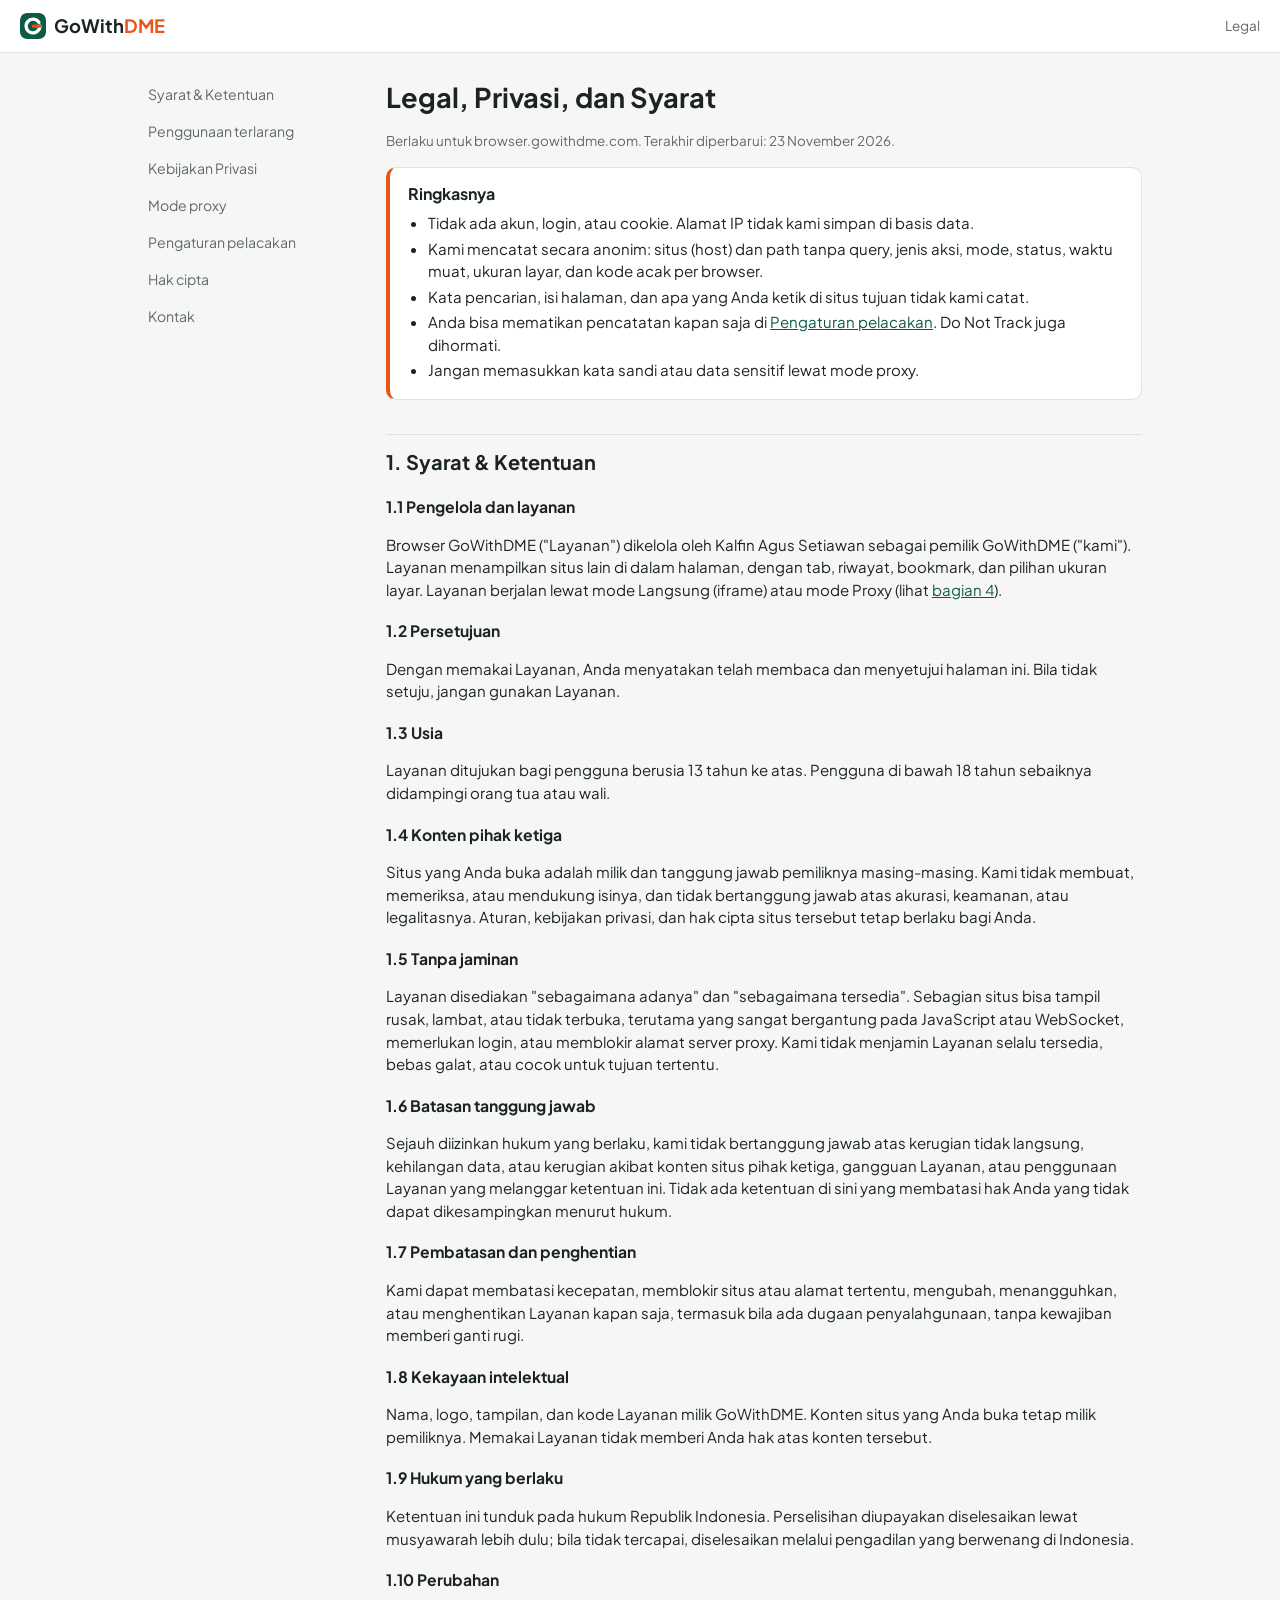
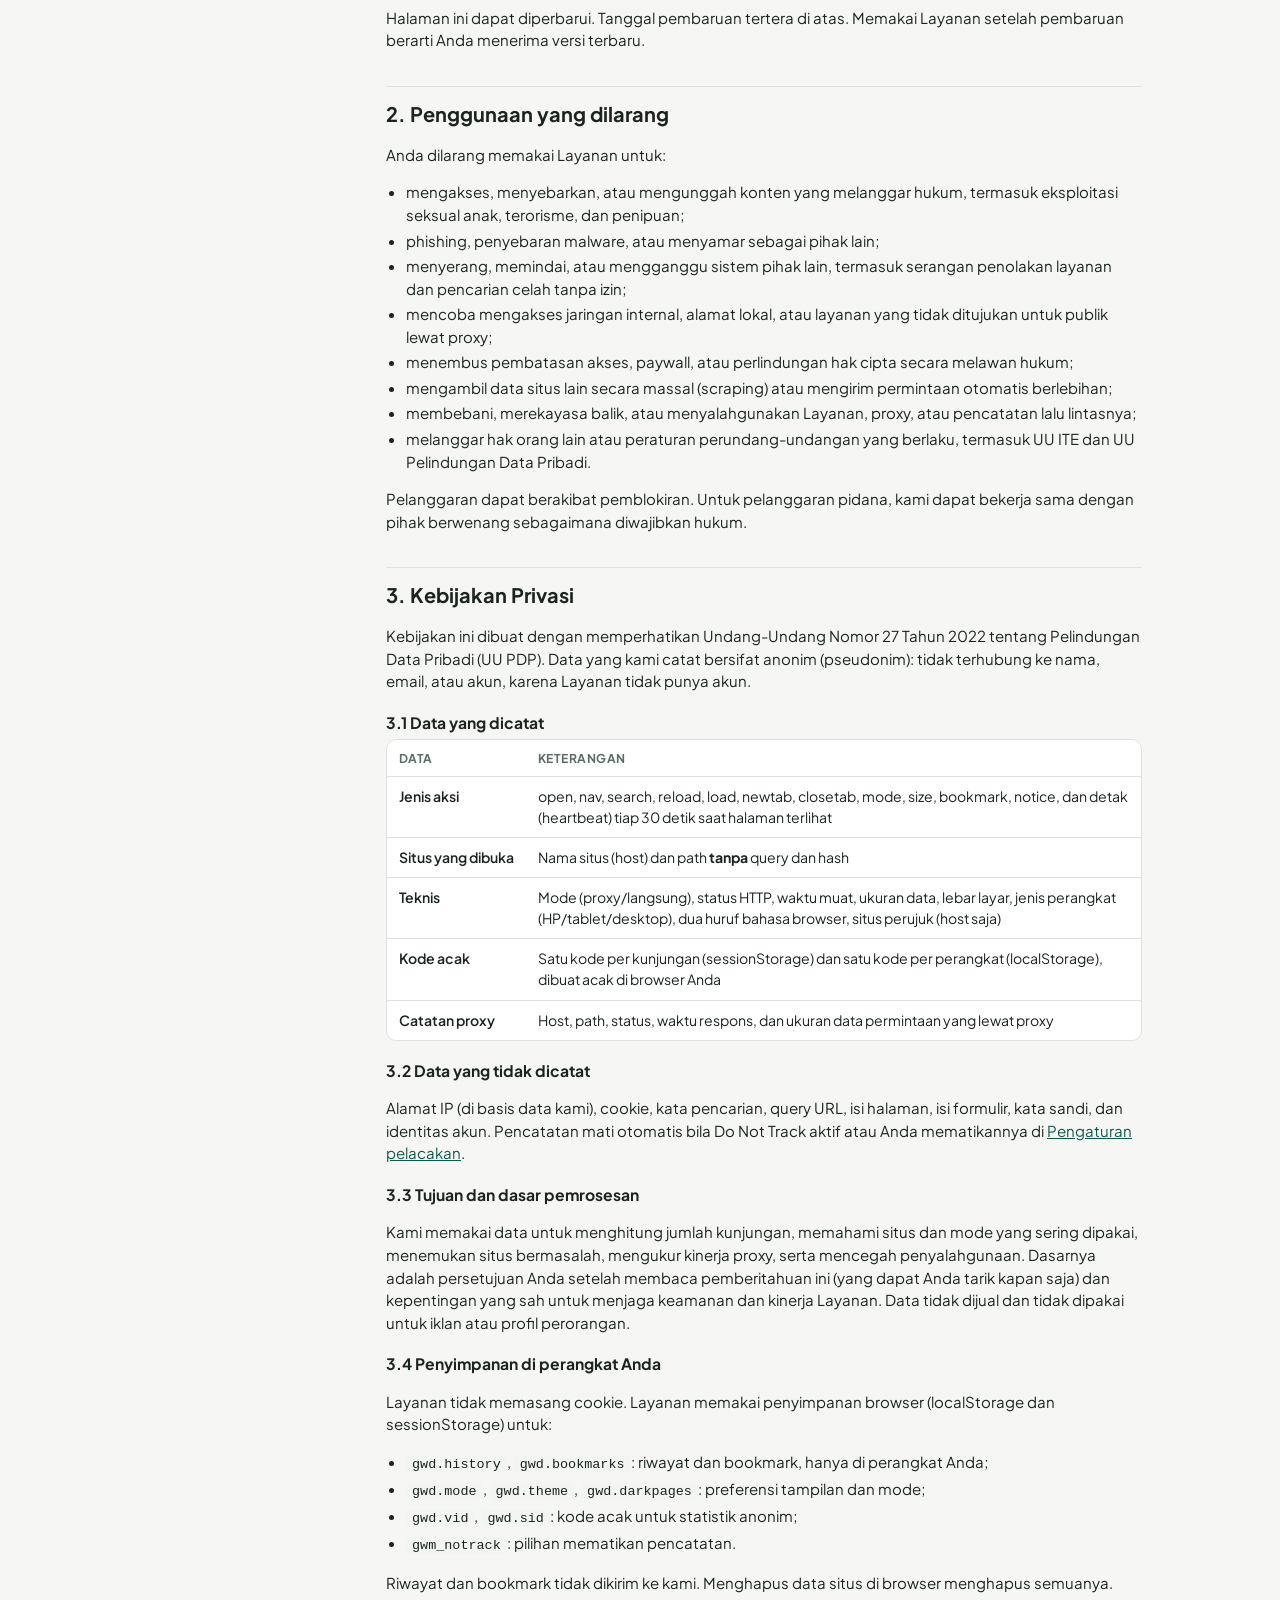
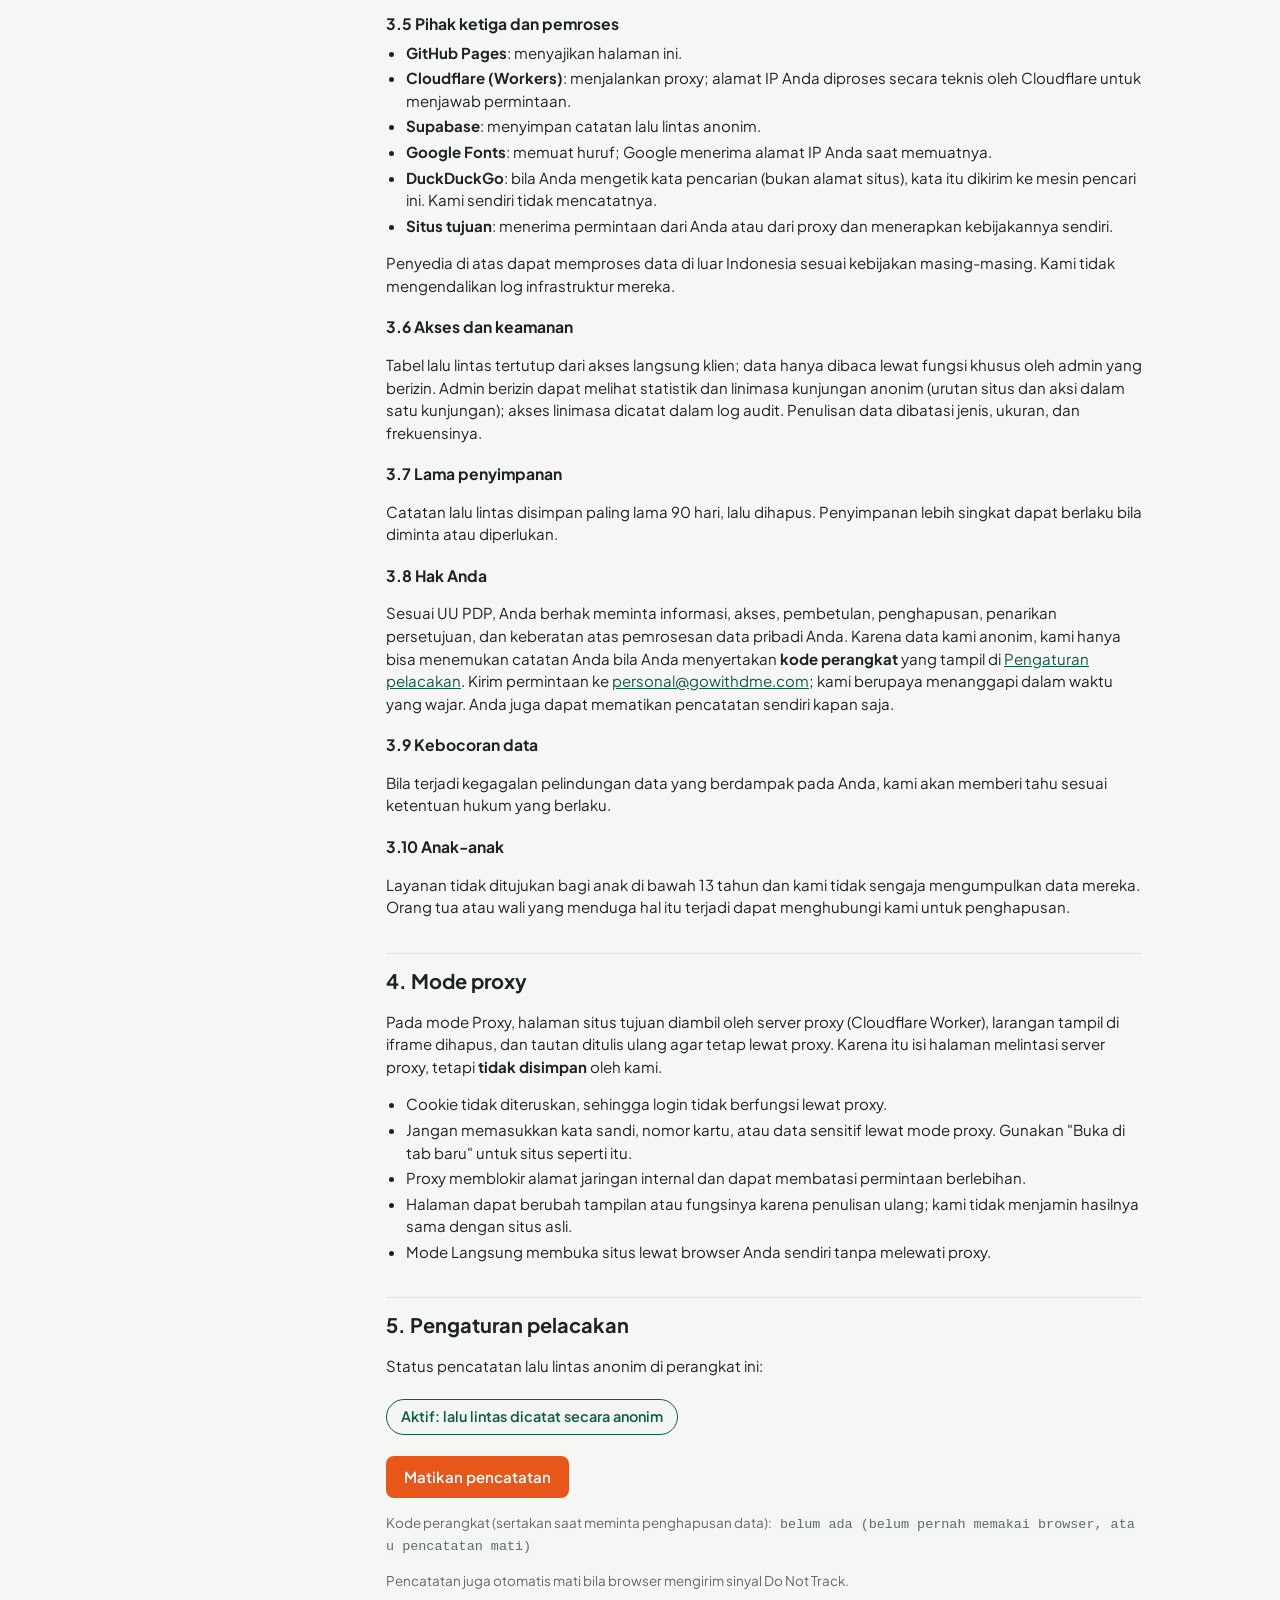
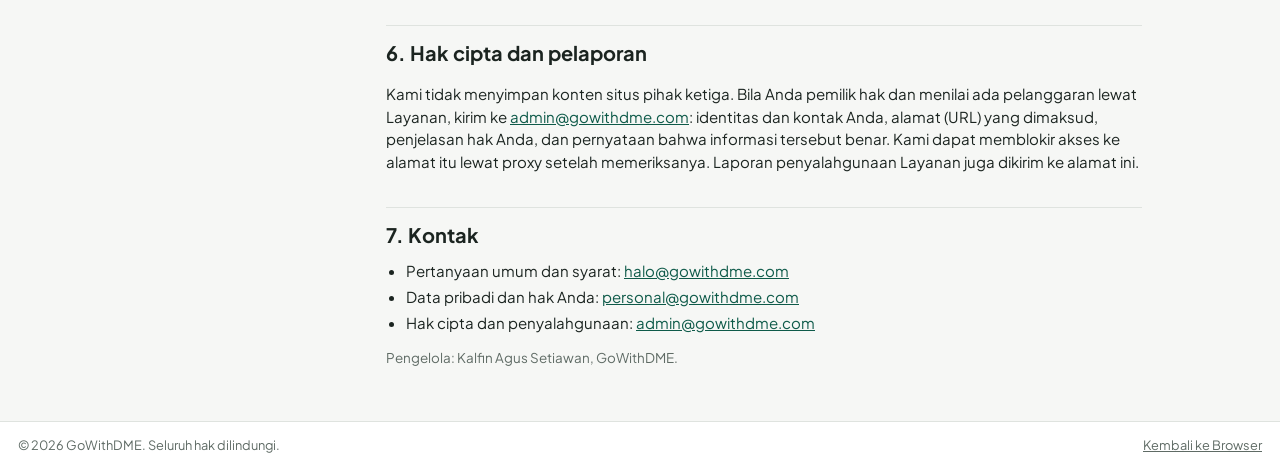
==== legal.html @ be3cea9c "Tambah legal, footer, dan favicon" ====
<!DOCTYPE html>
<html lang="id">
<head>
<meta charset="UTF-8">
<meta name="viewport" content="width=device-width, initial-scale=1, viewport-fit=cover">
<meta name="color-scheme" content="light dark">
<script>(function(){try{var t=JSON.parse(localStorage.getItem("gwd.theme"))||"auto";var d=t==="dark"||(t==="auto"&&matchMedia("(prefers-color-scheme: dark)").matches);document.documentElement.dataset.theme=d?"dark":"light"}catch(e){}})();</script>
<title>Legal, Privasi, dan Syarat · Browser GoWithDME</title>
<meta name="description" content="Syarat penggunaan, penggunaan yang dilarang, kebijakan privasi, dan pengaturan pelacakan Browser GoWithDME.">
<link rel="icon" href="assets/favicon.svg" type="image/svg+xml">
<link rel="icon" href="assets/favicon-32.png" sizes="32x32" type="image/png">
<link rel="icon" href="assets/favicon.ico" sizes="any">
<link rel="apple-touch-icon" href="assets/apple-touch-icon.png">
<link rel="preconnect" href="https://fonts.googleapis.com">
<link rel="preconnect" href="https://fonts.gstatic.com" crossorigin>
<link href="https://fonts.googleapis.com/css2?family=Plus+Jakarta+Sans:wght@400;600;700&display=swap" rel="stylesheet">
<link rel="stylesheet" href="css/style.css">
<link rel="stylesheet" href="css/legal.css">
</head>
<body class="legal">
<header class="top">
  <a class="brand" href="./"><img src="assets/favicon.svg" alt="" width="26" height="26">GoWith<span>DME</span></a>
  <span class="tag">Legal</span>
</header>

<div class="wrap">
<nav class="toc" aria-label="Daftar isi">
  <a href="#syarat">Syarat &amp; Ketentuan</a>
  <a href="#larangan">Penggunaan terlarang</a>
  <a href="#privasi">Kebijakan Privasi</a>
  <a href="#proxy">Mode proxy</a>
  <a href="#pelacakan">Pengaturan pelacakan</a>
  <a href="#hak-cipta">Hak cipta</a>
  <a href="#kontak">Kontak</a>
</nav>

<main>
<h1>Legal, Privasi, dan Syarat</h1>
<p class="meta">Berlaku untuk browser.gowithdme.com. Terakhir diperbarui: 23 November 2026.</p>

<div class="sum">
  <b>Ringkasnya</b>
  <ul>
    <li>Tidak ada akun, login, atau cookie. Alamat IP tidak kami simpan di basis data.</li>
    <li>Kami mencatat secara anonim: situs (host) dan path tanpa query, jenis aksi, mode, status, waktu muat, ukuran layar, dan kode acak per browser.</li>
    <li>Kata pencarian, isi halaman, dan apa yang Anda ketik di situs tujuan tidak kami catat.</li>
    <li>Anda bisa mematikan pencatatan kapan saja di <a href="#pelacakan">Pengaturan pelacakan</a>. Do Not Track juga dihormati.</li>
    <li>Jangan memasukkan kata sandi atau data sensitif lewat mode proxy.</li>
  </ul>
</div>

<section id="syarat">
<h2>1. Syarat &amp; Ketentuan</h2>
<h3>1.1 Pengelola dan layanan</h3>
<p>Browser GoWithDME ("Layanan") dikelola oleh Kalfin Agus Setiawan sebagai pemilik GoWithDME ("kami"). Layanan menampilkan situs lain di dalam halaman, dengan tab, riwayat, bookmark, dan pilihan ukuran layar. Layanan berjalan lewat mode Langsung (iframe) atau mode Proxy (lihat <a href="#proxy">bagian 4</a>).</p>
<h3>1.2 Persetujuan</h3>
<p>Dengan memakai Layanan, Anda menyatakan telah membaca dan menyetujui halaman ini. Bila tidak setuju, jangan gunakan Layanan.</p>
<h3>1.3 Usia</h3>
<p>Layanan ditujukan bagi pengguna berusia 13 tahun ke atas. Pengguna di bawah 18 tahun sebaiknya didampingi orang tua atau wali.</p>
<h3>1.4 Konten pihak ketiga</h3>
<p>Situs yang Anda buka adalah milik dan tanggung jawab pemiliknya masing-masing. Kami tidak membuat, memeriksa, atau mendukung isinya, dan tidak bertanggung jawab atas akurasi, keamanan, atau legalitasnya. Aturan, kebijakan privasi, dan hak cipta situs tersebut tetap berlaku bagi Anda.</p>
<h3>1.5 Tanpa jaminan</h3>
<p>Layanan disediakan "sebagaimana adanya" dan "sebagaimana tersedia". Sebagian situs bisa tampil rusak, lambat, atau tidak terbuka, terutama yang sangat bergantung pada JavaScript atau WebSocket, memerlukan login, atau memblokir alamat server proxy. Kami tidak menjamin Layanan selalu tersedia, bebas galat, atau cocok untuk tujuan tertentu.</p>
<h3>1.6 Batasan tanggung jawab</h3>
<p>Sejauh diizinkan hukum yang berlaku, kami tidak bertanggung jawab atas kerugian tidak langsung, kehilangan data, atau kerugian akibat konten situs pihak ketiga, gangguan Layanan, atau penggunaan Layanan yang melanggar ketentuan ini. Tidak ada ketentuan di sini yang membatasi hak Anda yang tidak dapat dikesampingkan menurut hukum.</p>
<h3>1.7 Pembatasan dan penghentian</h3>
<p>Kami dapat membatasi kecepatan, memblokir situs atau alamat tertentu, mengubah, menangguhkan, atau menghentikan Layanan kapan saja, termasuk bila ada dugaan penyalahgunaan, tanpa kewajiban memberi ganti rugi.</p>
<h3>1.8 Kekayaan intelektual</h3>
<p>Nama, logo, tampilan, dan kode Layanan milik GoWithDME. Konten situs yang Anda buka tetap milik pemiliknya. Memakai Layanan tidak memberi Anda hak atas konten tersebut.</p>
<h3>1.9 Hukum yang berlaku</h3>
<p>Ketentuan ini tunduk pada hukum Republik Indonesia. Perselisihan diupayakan diselesaikan lewat musyawarah lebih dulu; bila tidak tercapai, diselesaikan melalui pengadilan yang berwenang di Indonesia.</p>
<h3>1.10 Perubahan</h3>
<p>Halaman ini dapat diperbarui. Tanggal pembaruan tertera di atas. Memakai Layanan setelah pembaruan berarti Anda menerima versi terbaru.</p>
</section>

<section id="larangan">
<h2>2. Penggunaan yang dilarang</h2>
<p>Anda dilarang memakai Layanan untuk:</p>
<ul>
  <li>mengakses, menyebarkan, atau mengunggah konten yang melanggar hukum, termasuk eksploitasi seksual anak, terorisme, dan penipuan;</li>
  <li>phishing, penyebaran malware, atau menyamar sebagai pihak lain;</li>
  <li>menyerang, memindai, atau mengganggu sistem pihak lain, termasuk serangan penolakan layanan dan pencarian celah tanpa izin;</li>
  <li>mencoba mengakses jaringan internal, alamat lokal, atau layanan yang tidak ditujukan untuk publik lewat proxy;</li>
  <li>menembus pembatasan akses, paywall, atau perlindungan hak cipta secara melawan hukum;</li>
  <li>mengambil data situs lain secara massal (scraping) atau mengirim permintaan otomatis berlebihan;</li>
  <li>membebani, merekayasa balik, atau menyalahgunakan Layanan, proxy, atau pencatatan lalu lintasnya;</li>
  <li>melanggar hak orang lain atau peraturan perundang-undangan yang berlaku, termasuk UU ITE dan UU Pelindungan Data Pribadi.</li>
</ul>
<p>Pelanggaran dapat berakibat pemblokiran. Untuk pelanggaran pidana, kami dapat bekerja sama dengan pihak berwenang sebagaimana diwajibkan hukum.</p>
</section>

<section id="privasi">
<h2>3. Kebijakan Privasi</h2>
<p>Kebijakan ini dibuat dengan memperhatikan Undang-Undang Nomor 27 Tahun 2022 tentang Pelindungan Data Pribadi (UU PDP). Data yang kami catat bersifat anonim (pseudonim): tidak terhubung ke nama, email, atau akun, karena Layanan tidak punya akun.</p>

<h3>3.1 Data yang dicatat</h3>
<div class="tw"><table>
<thead><tr><th>Data</th><th>Keterangan</th></tr></thead>
<tbody>
<tr><td>Jenis aksi</td><td>open, nav, search, reload, load, newtab, closetab, mode, size, bookmark, notice, dan detak (heartbeat) tiap 30 detik saat halaman terlihat</td></tr>
<tr><td>Situs yang dibuka</td><td>Nama situs (host) dan path <b>tanpa</b> query dan hash</td></tr>
<tr><td>Teknis</td><td>Mode (proxy/langsung), status HTTP, waktu muat, ukuran data, lebar layar, jenis perangkat (HP/tablet/desktop), dua huruf bahasa browser, situs perujuk (host saja)</td></tr>
<tr><td>Kode acak</td><td>Satu kode per kunjungan (sessionStorage) dan satu kode per perangkat (localStorage), dibuat acak di browser Anda</td></tr>
<tr><td>Catatan proxy</td><td>Host, path, status, waktu respons, dan ukuran data permintaan yang lewat proxy</td></tr>
</tbody></table></div>

<h3>3.2 Data yang tidak dicatat</h3>
<p>Alamat IP (di basis data kami), cookie, kata pencarian, query URL, isi halaman, isi formulir, kata sandi, dan identitas akun. Pencatatan mati otomatis bila Do Not Track aktif atau Anda mematikannya di <a href="#pelacakan">Pengaturan pelacakan</a>.</p>

<h3>3.3 Tujuan dan dasar pemrosesan</h3>
<p>Kami memakai data untuk menghitung jumlah kunjungan, memahami situs dan mode yang sering dipakai, menemukan situs bermasalah, mengukur kinerja proxy, serta mencegah penyalahgunaan. Dasarnya adalah persetujuan Anda setelah membaca pemberitahuan ini (yang dapat Anda tarik kapan saja) dan kepentingan yang sah untuk menjaga keamanan dan kinerja Layanan. Data tidak dijual dan tidak dipakai untuk iklan atau profil perorangan.</p>

<h3>3.4 Penyimpanan di perangkat Anda</h3>
<p>Layanan tidak memasang cookie. Layanan memakai penyimpanan browser (localStorage dan sessionStorage) untuk:</p>
<ul>
  <li><code>gwd.history</code>, <code>gwd.bookmarks</code>: riwayat dan bookmark, hanya di perangkat Anda;</li>
  <li><code>gwd.mode</code>, <code>gwd.theme</code>, <code>gwd.darkpages</code>: preferensi tampilan dan mode;</li>
  <li><code>gwd.vid</code>, <code>gwd.sid</code>: kode acak untuk statistik anonim;</li>
  <li><code>gwm_notrack</code>: pilihan mematikan pencatatan.</li>
</ul>
<p>Riwayat dan bookmark tidak dikirim ke kami. Menghapus data situs di browser menghapus semuanya.</p>

<h3>3.5 Pihak ketiga dan pemroses</h3>
<ul>
  <li><b>GitHub Pages</b>: menyajikan halaman ini.</li>
  <li><b>Cloudflare (Workers)</b>: menjalankan proxy; alamat IP Anda diproses secara teknis oleh Cloudflare untuk menjawab permintaan.</li>
  <li><b>Supabase</b>: menyimpan catatan lalu lintas anonim.</li>
  <li><b>Google Fonts</b>: memuat huruf; Google menerima alamat IP Anda saat memuatnya.</li>
  <li><b>DuckDuckGo</b>: bila Anda mengetik kata pencarian (bukan alamat situs), kata itu dikirim ke mesin pencari ini. Kami sendiri tidak mencatatnya.</li>
  <li><b>Situs tujuan</b>: menerima permintaan dari Anda atau dari proxy dan menerapkan kebijakannya sendiri.</li>
</ul>
<p>Penyedia di atas dapat memproses data di luar Indonesia sesuai kebijakan masing-masing. Kami tidak mengendalikan log infrastruktur mereka.</p>

<h3>3.6 Akses dan keamanan</h3>
<p>Tabel lalu lintas tertutup dari akses langsung klien; data hanya dibaca lewat fungsi khusus oleh admin yang berizin. Admin berizin dapat melihat statistik dan linimasa kunjungan anonim (urutan situs dan aksi dalam satu kunjungan); akses linimasa dicatat dalam log audit. Penulisan data dibatasi jenis, ukuran, dan frekuensinya.</p>

<h3>3.7 Lama penyimpanan</h3>
<p>Catatan lalu lintas disimpan paling lama 90 hari, lalu dihapus. Penyimpanan lebih singkat dapat berlaku bila diminta atau diperlukan.</p>

<h3>3.8 Hak Anda</h3>
<p>Sesuai UU PDP, Anda berhak meminta informasi, akses, pembetulan, penghapusan, penarikan persetujuan, dan keberatan atas pemrosesan data pribadi Anda. Karena data kami anonim, kami hanya bisa menemukan catatan Anda bila Anda menyertakan <b>kode perangkat</b> yang tampil di <a href="#pelacakan">Pengaturan pelacakan</a>. Kirim permintaan ke <a href="mailto:personal@gowithdme.com">personal@gowithdme.com</a>; kami berupaya menanggapi dalam waktu yang wajar. Anda juga dapat mematikan pencatatan sendiri kapan saja.</p>

<h3>3.9 Kebocoran data</h3>
<p>Bila terjadi kegagalan pelindungan data yang berdampak pada Anda, kami akan memberi tahu sesuai ketentuan hukum yang berlaku.</p>

<h3>3.10 Anak-anak</h3>
<p>Layanan tidak ditujukan bagi anak di bawah 13 tahun dan kami tidak sengaja mengumpulkan data mereka. Orang tua atau wali yang menduga hal itu terjadi dapat menghubungi kami untuk penghapusan.</p>
</section>

<section id="proxy">
<h2>4. Mode proxy</h2>
<p>Pada mode Proxy, halaman situs tujuan diambil oleh server proxy (Cloudflare Worker), larangan tampil di iframe dihapus, dan tautan ditulis ulang agar tetap lewat proxy. Karena itu isi halaman melintasi server proxy, tetapi <b>tidak disimpan</b> oleh kami.</p>
<ul>
  <li>Cookie tidak diteruskan, sehingga login tidak berfungsi lewat proxy.</li>
  <li>Jangan memasukkan kata sandi, nomor kartu, atau data sensitif lewat mode proxy. Gunakan "Buka di tab baru" untuk situs seperti itu.</li>
  <li>Proxy memblokir alamat jaringan internal dan dapat membatasi permintaan berlebihan.</li>
  <li>Halaman dapat berubah tampilan atau fungsinya karena penulisan ulang; kami tidak menjamin hasilnya sama dengan situs asli.</li>
  <li>Mode Langsung membuka situs lewat browser Anda sendiri tanpa melewati proxy.</li>
</ul>
</section>

<section id="pelacakan">
<h2>5. Pengaturan pelacakan</h2>
<p>Status pencatatan lalu lintas anonim di perangkat ini:</p>
<p class="state" id="ntState" role="status" aria-live="polite">Memeriksa…</p>
<p><button type="button" class="btn" id="ntBtn">Ubah</button></p>
<p class="meta">Kode perangkat (sertakan saat meminta penghapusan data): <code id="vidBox">–</code></p>
<p class="meta">Pencatatan juga otomatis mati bila browser mengirim sinyal Do Not Track.</p>
</section>

<section id="hak-cipta">
<h2>6. Hak cipta dan pelaporan</h2>
<p>Kami tidak menyimpan konten situs pihak ketiga. Bila Anda pemilik hak dan menilai ada pelanggaran lewat Layanan, kirim ke <a href="mailto:admin@gowithdme.com">admin@gowithdme.com</a>: identitas dan kontak Anda, alamat (URL) yang dimaksud, penjelasan hak Anda, dan pernyataan bahwa informasi tersebut benar. Kami dapat memblokir akses ke alamat itu lewat proxy setelah memeriksanya. Laporan penyalahgunaan Layanan juga dikirim ke alamat ini.</p>
</section>

<section id="kontak">
<h2>7. Kontak</h2>
<ul>
  <li>Pertanyaan umum dan syarat: <a href="mailto:halo@gowithdme.com">halo@gowithdme.com</a></li>
  <li>Data pribadi dan hak Anda: <a href="mailto:personal@gowithdme.com">personal@gowithdme.com</a></li>
  <li>Hak cipta dan penyalahgunaan: <a href="mailto:admin@gowithdme.com">admin@gowithdme.com</a></li>
</ul>
<p class="meta">Pengelola: Kalfin Agus Setiawan, GoWithDME.</p>
</section>
</main>
</div>

<footer class="foot">
  <span>&copy; 2026 GoWithDME. Seluruh hak dilindungi.</span>
  <a href="./">Kembali ke Browser</a>
</footer>
<script src="js/legal.js"></script>
</body>
</html>
---- css/style.css ----
:root{--green:#0e5a49;--green-dark:#0a4337;--orange:#e8561a;--bg:#f6f7f5;--card:#fff;--line:#dfe3df;--text:#1b2420;--muted:#5f6b65;--err:#b3261e;--r:10px;--hover:#eef1ee;--field:#f3f5f3}
[data-theme=dark]{--green:#3fbf9f;--green-dark:#bfeadf;--orange:#ff7a3d;--bg:#0e1311;--card:#161c19;--line:#2a332f;--text:#e8eeea;--muted:#9aa7a0;--err:#ff8a80;--hover:#222b27;--field:#1d2521;color-scheme:dark}
*{box-sizing:border-box}
html,body{margin:0}
body{font-family:"Plus Jakarta Sans",system-ui,-apple-system,"Segoe UI",Roboto,sans-serif;background:var(--bg);color:var(--text);line-height:1.5}
:focus-visible{outline:3px solid var(--orange);outline-offset:2px}

.top{display:flex;align-items:center;justify-content:space-between;padding:12px 20px;background:var(--card);border-bottom:1px solid var(--line)}
.brand{font-weight:700;font-size:1.15rem;color:var(--text);text-decoration:none}
.brand span{color:var(--orange)}
.tag{font-size:.85rem;color:var(--muted)}

.layout{display:grid;grid-template-columns:300px 1fr;gap:16px;padding:16px;max-width:1400px;margin:0 auto}
.panel{background:var(--card);border:1px solid var(--line);border-radius:var(--r);align-self:start;overflow:hidden}
.timer{padding:12px 16px;background:#e6f1ee;color:var(--green-dark);font-size:.9rem}
.timer.warn{background:#fde8e1;color:var(--err);font-weight:600}
form{padding:12px 16px 16px;display:flex;flex-direction:column;gap:6px}
label{font-size:.8rem;color:var(--muted);margin-top:6px}
select,input{font:inherit;padding:10px 12px;border:1px solid var(--line);border-radius:8px;background:var(--card);color:var(--text);width:100%}
button{font:inherit;font-weight:600;padding:11px 14px;border-radius:8px;border:1px solid transparent;cursor:pointer;margin-top:12px}
button:disabled{opacity:.6;cursor:wait}
.primary{background:var(--orange);color:#fff}
.primary:hover:not(:disabled){background:#cf4812}
.ghost{background:#fff;border-color:var(--line);color:var(--text)}
.msg{margin:0;padding:0 16px 16px;font-size:.9rem;color:var(--err)}

.stage{background:var(--card);border:1px solid var(--line);border-radius:var(--r);min-height:70vh;display:flex;overflow:hidden}
.stage iframe{flex:1;width:100%;border:0;background:#fff}
.empty{margin:auto;padding:24px;max-width:420px;text-align:center}
.empty h1{font-size:1.4rem;margin:0 0 8px}
.empty p{margin:0;color:var(--muted)}

@media (max-width:899px){
  .layout{grid-template-columns:1fr;padding:12px}
  .stage{min-height:65vh}
}
@media (prefers-reduced-motion:reduce){*{transition:none!important;animation:none!important}}
---- css/legal.css ----
body.legal{min-height:100vh}
.legal .top{position:sticky;top:0;z-index:5;padding-top:calc(12px + env(safe-area-inset-top));gap:10px;justify-content:flex-start}
.legal .top .tag{margin-left:auto}
.legal .brand{display:inline-flex;align-items:center}
.legal .brand img{border-radius:7px;display:block;margin-right:8px}
.wrap{display:grid;grid-template-columns:220px minmax(0,1fr);gap:28px;max-width:1040px;margin:0 auto;padding:24px 18px 40px}
.toc{position:sticky;top:76px;align-self:start;display:flex;flex-direction:column;gap:2px;font-size:.88rem}
.toc a{padding:7px 10px;border-radius:8px;color:var(--muted);text-decoration:none}
.toc a:hover{background:var(--hover);color:var(--text)}
main{min-width:0;max-width:760px}
main h1{font-size:1.7rem;margin:0 0 4px}
main h2{font-size:1.25rem;margin:0 0 10px;padding-top:6px}
main h3{font-size:.98rem;margin:18px 0 4px}
main p,main li{font-size:.94rem}
main ul{padding-left:20px;margin:6px 0 10px}
main li{margin:3px 0}
main a{color:var(--green)}
section{margin-top:34px;padding-top:6px;border-top:1px solid var(--line);scroll-margin-top:70px}
.meta{color:var(--muted);font-size:.84rem}
.sum{margin:16px 0 4px;padding:14px 18px;background:var(--card);border:1px solid var(--line);border-left:4px solid var(--orange);border-radius:var(--r)}
.sum ul{margin:6px 0 0}
code{font-size:.84rem;background:var(--field);padding:1px 6px;border-radius:5px;word-break:break-all}
.tw{overflow-x:auto;border:1px solid var(--line);border-radius:var(--r);background:var(--card)}
table{border-collapse:collapse;width:100%;font-size:.88rem}
th,td{text-align:left;padding:9px 12px;border-bottom:1px solid var(--line);vertical-align:top}
th{font-size:.76rem;text-transform:uppercase;letter-spacing:.04em;color:var(--muted)}
tr:last-child td{border-bottom:0}
td:first-child{white-space:nowrap;font-weight:600}
.state{display:inline-block;margin:6px 0;padding:6px 14px;border-radius:999px;font-weight:600;font-size:.9rem;background:var(--field);border:1px solid var(--line)}
.state.on{color:var(--green);border-color:var(--green)}
.state.off{color:var(--orange);border-color:var(--orange)}
.btn{margin:0;padding:10px 18px;background:var(--orange);color:#fff;border:0;border-radius:8px;font-weight:600;cursor:pointer}
.btn:hover{filter:brightness(.92)}
.foot{display:flex;flex-wrap:wrap;justify-content:space-between;gap:6px 16px;padding:14px 18px calc(14px + env(safe-area-inset-bottom));border-top:1px solid var(--line);background:var(--card);font-size:.8rem;color:var(--muted)}
.foot a{color:var(--muted)}
@media (max-width:820px){
  .wrap{grid-template-columns:1fr;gap:10px;padding:14px 14px 32px}
  .toc{position:static;flex-direction:row;flex-wrap:wrap;gap:4px}
  .toc a{border:1px solid var(--line);background:var(--card);padding:6px 10px}
  td:first-child{white-space:normal}
}
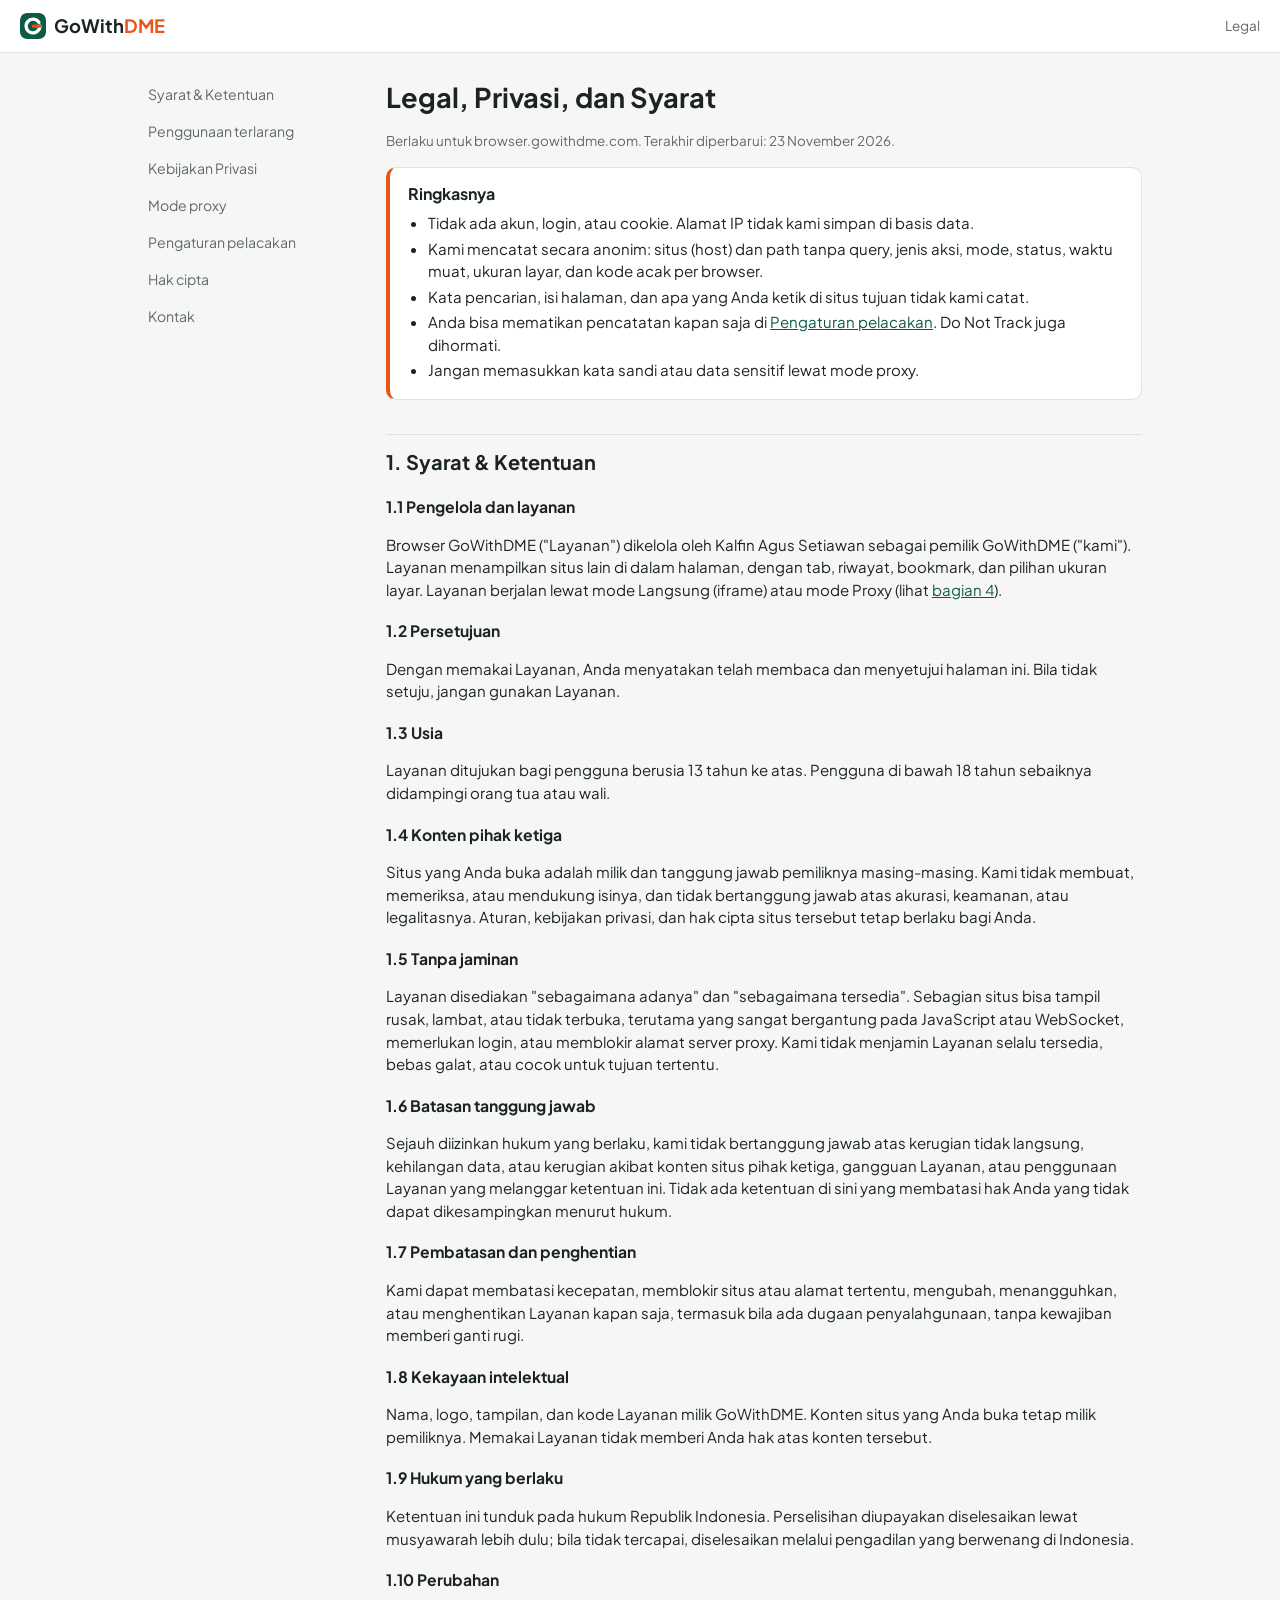
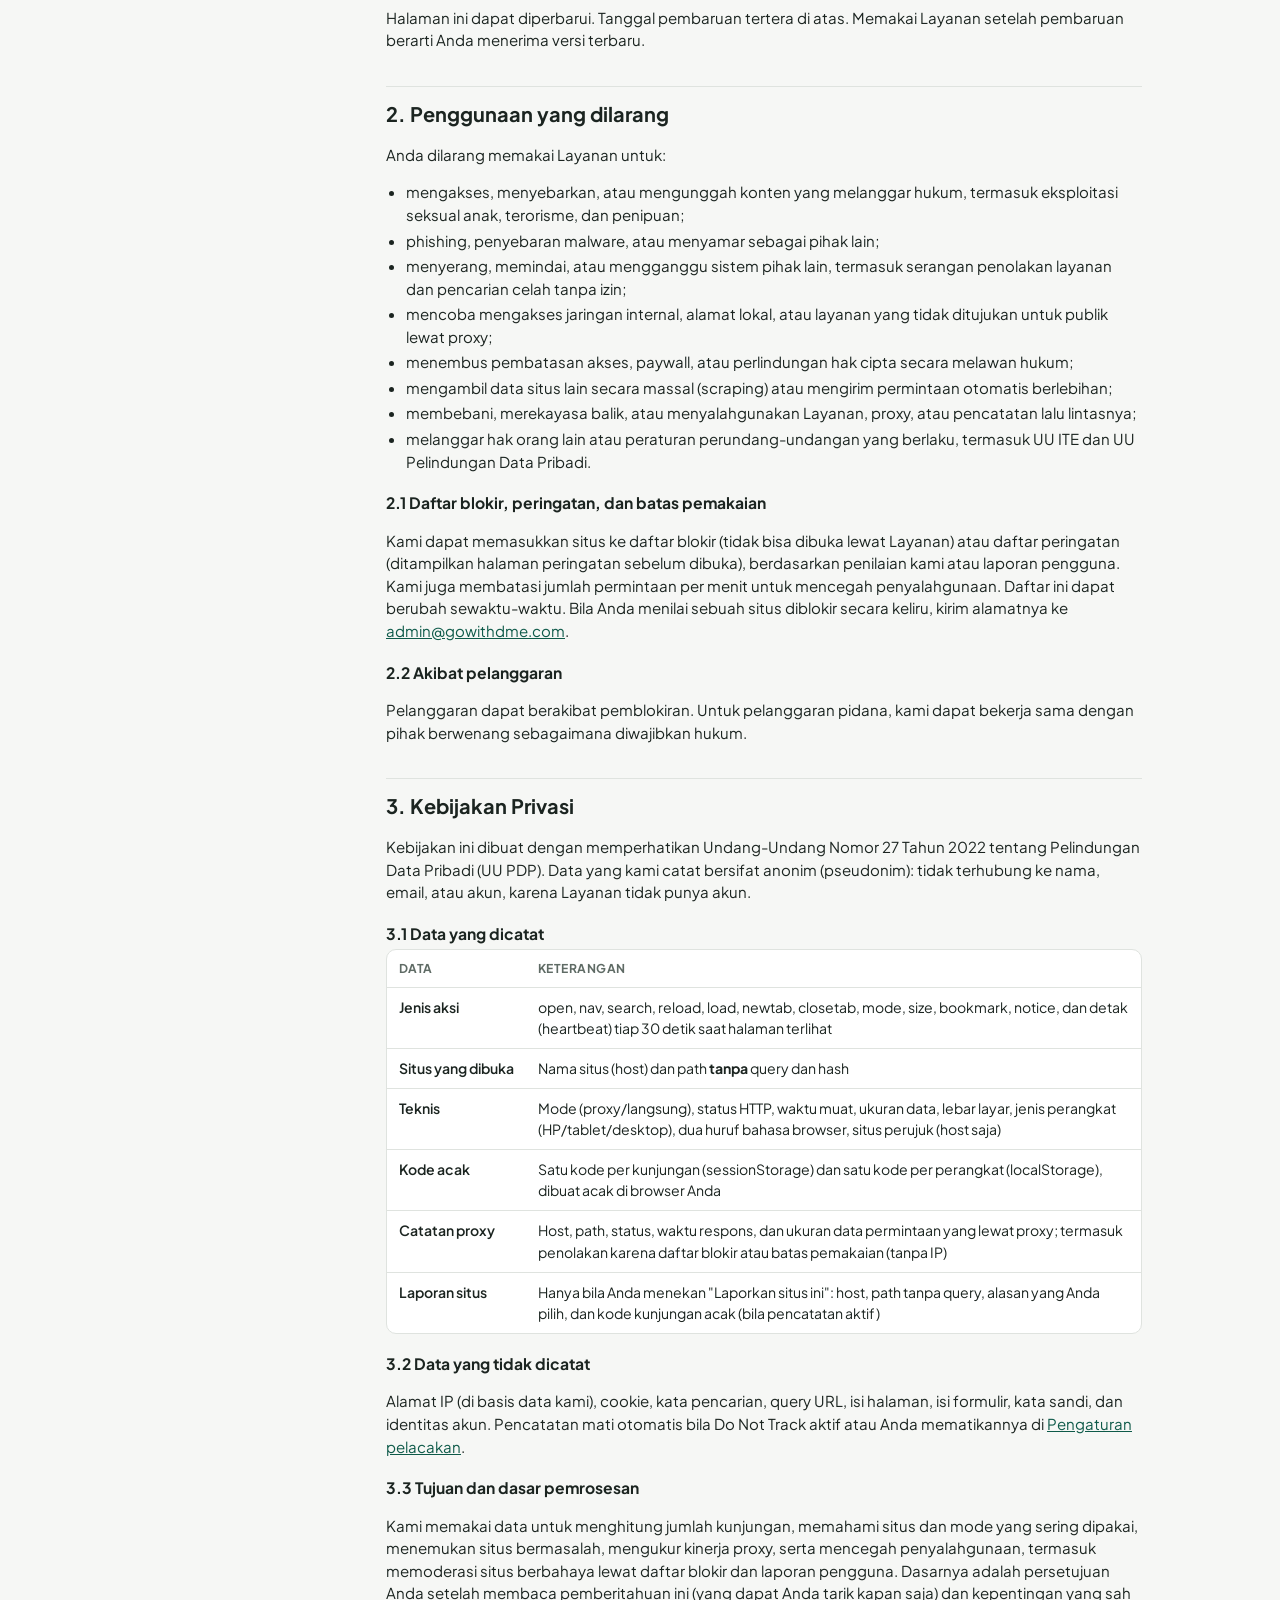
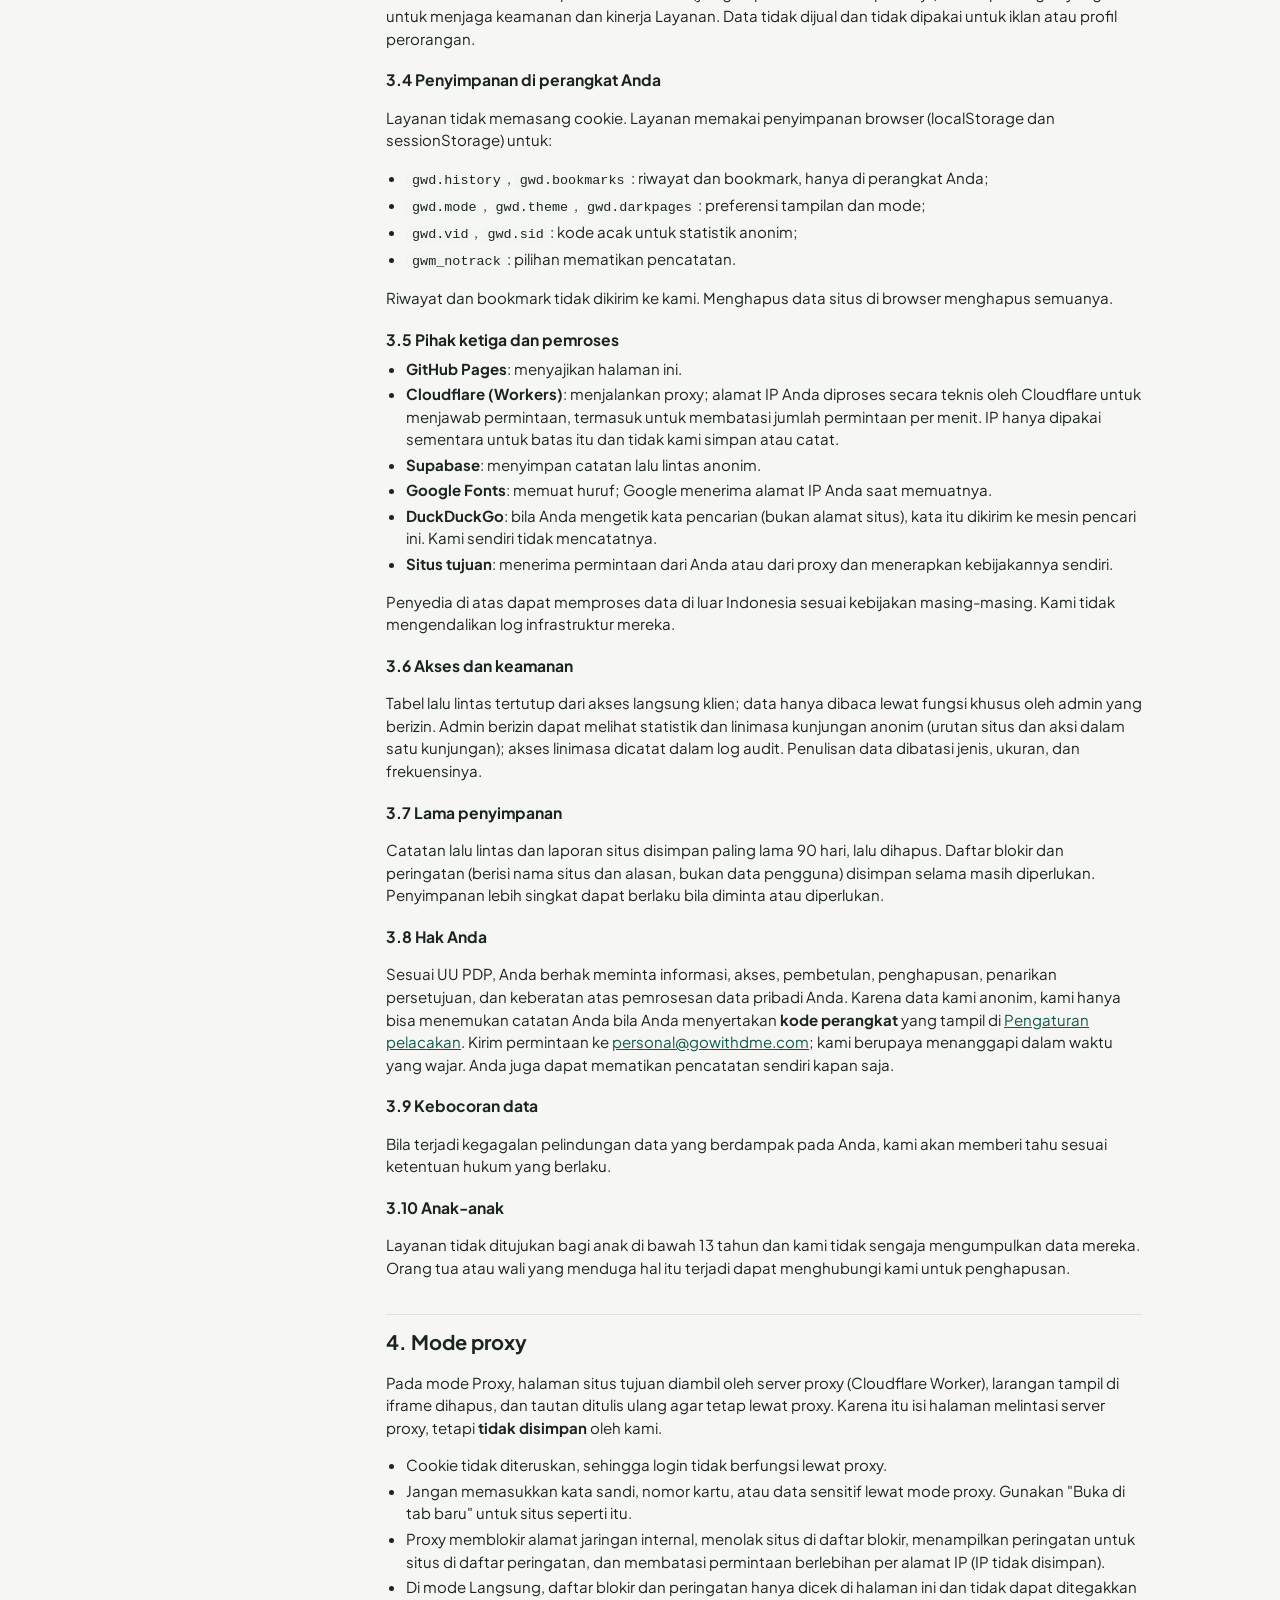
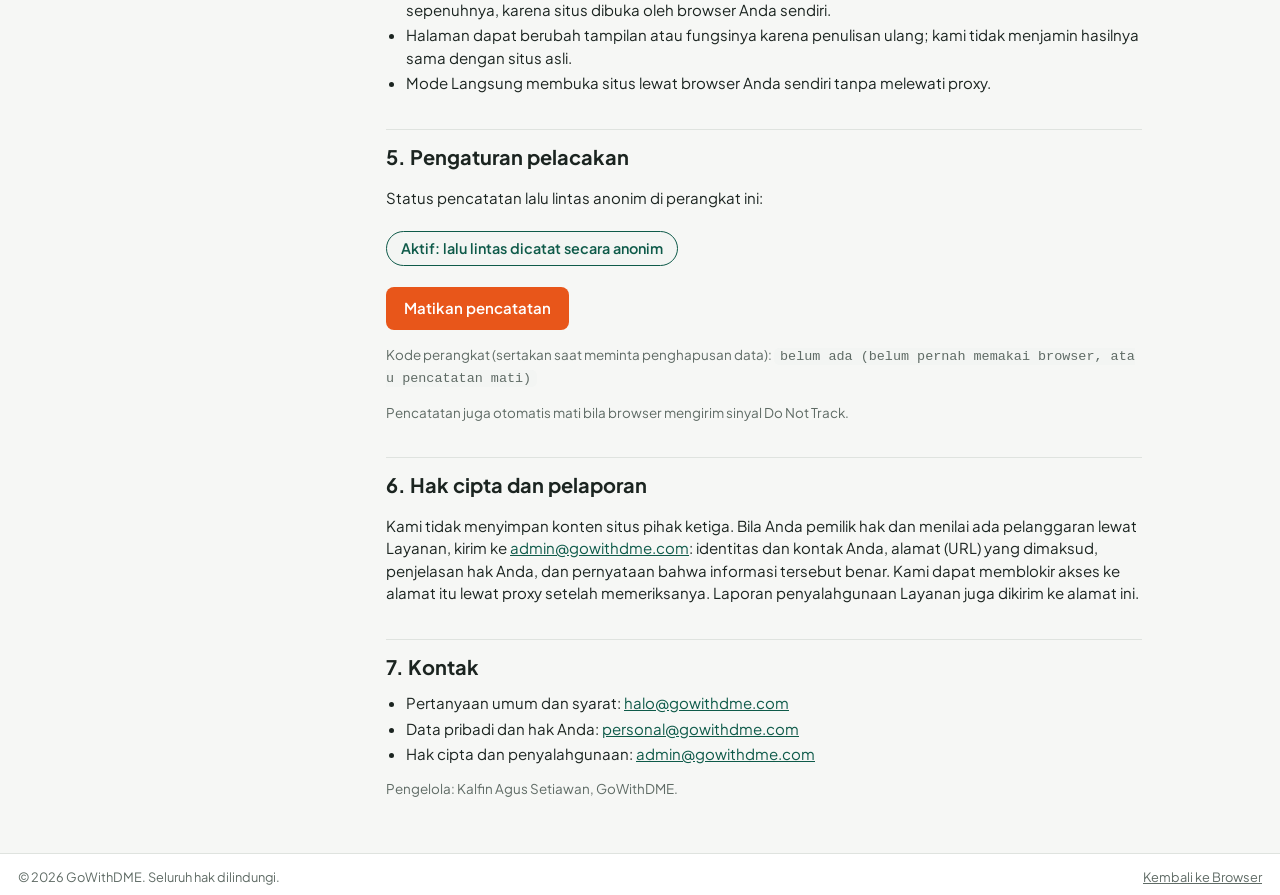
==== commit 055385d1: "Tambah moderasi, legal, footer, dan favicon" ====
--- a/legal.html
+++ b/legal.html
@@ -86,6 +86,9 @@
   <li>membebani, merekayasa balik, atau menyalahgunakan Layanan, proxy, atau pencatatan lalu lintasnya;</li>
   <li>melanggar hak orang lain atau peraturan perundang-undangan yang berlaku, termasuk UU ITE dan UU Pelindungan Data Pribadi.</li>
 </ul>
+<h3>2.1 Daftar blokir, peringatan, dan batas pemakaian</h3>
+<p>Kami dapat memasukkan situs ke daftar blokir (tidak bisa dibuka lewat Layanan) atau daftar peringatan (ditampilkan halaman peringatan sebelum dibuka), berdasarkan penilaian kami atau laporan pengguna. Kami juga membatasi jumlah permintaan per menit untuk mencegah penyalahgunaan. Daftar ini dapat berubah sewaktu-waktu. Bila Anda menilai sebuah situs diblokir secara keliru, kirim alamatnya ke <a href="mailto:admin@gowithdme.com">admin@gowithdme.com</a>.</p>
+<h3>2.2 Akibat pelanggaran</h3>
 <p>Pelanggaran dapat berakibat pemblokiran. Untuk pelanggaran pidana, kami dapat bekerja sama dengan pihak berwenang sebagaimana diwajibkan hukum.</p>
 </section>
 
@@ -101,14 +104,15 @@
 <tr><td>Situs yang dibuka</td><td>Nama situs (host) dan path <b>tanpa</b> query dan hash</td></tr>
 <tr><td>Teknis</td><td>Mode (proxy/langsung), status HTTP, waktu muat, ukuran data, lebar layar, jenis perangkat (HP/tablet/desktop), dua huruf bahasa browser, situs perujuk (host saja)</td></tr>
 <tr><td>Kode acak</td><td>Satu kode per kunjungan (sessionStorage) dan satu kode per perangkat (localStorage), dibuat acak di browser Anda</td></tr>
-<tr><td>Catatan proxy</td><td>Host, path, status, waktu respons, dan ukuran data permintaan yang lewat proxy</td></tr>
+<tr><td>Catatan proxy</td><td>Host, path, status, waktu respons, dan ukuran data permintaan yang lewat proxy; termasuk penolakan karena daftar blokir atau batas pemakaian (tanpa IP)</td></tr>
+<tr><td>Laporan situs</td><td>Hanya bila Anda menekan "Laporkan situs ini": host, path tanpa query, alasan yang Anda pilih, dan kode kunjungan acak (bila pencatatan aktif)</td></tr>
 </tbody></table></div>
 
 <h3>3.2 Data yang tidak dicatat</h3>
 <p>Alamat IP (di basis data kami), cookie, kata pencarian, query URL, isi halaman, isi formulir, kata sandi, dan identitas akun. Pencatatan mati otomatis bila Do Not Track aktif atau Anda mematikannya di <a href="#pelacakan">Pengaturan pelacakan</a>.</p>
 
 <h3>3.3 Tujuan dan dasar pemrosesan</h3>
-<p>Kami memakai data untuk menghitung jumlah kunjungan, memahami situs dan mode yang sering dipakai, menemukan situs bermasalah, mengukur kinerja proxy, serta mencegah penyalahgunaan. Dasarnya adalah persetujuan Anda setelah membaca pemberitahuan ini (yang dapat Anda tarik kapan saja) dan kepentingan yang sah untuk menjaga keamanan dan kinerja Layanan. Data tidak dijual dan tidak dipakai untuk iklan atau profil perorangan.</p>
+<p>Kami memakai data untuk menghitung jumlah kunjungan, memahami situs dan mode yang sering dipakai, menemukan situs bermasalah, mengukur kinerja proxy, serta mencegah penyalahgunaan, termasuk memoderasi situs berbahaya lewat daftar blokir dan laporan pengguna. Dasarnya adalah persetujuan Anda setelah membaca pemberitahuan ini (yang dapat Anda tarik kapan saja) dan kepentingan yang sah untuk menjaga keamanan dan kinerja Layanan. Data tidak dijual dan tidak dipakai untuk iklan atau profil perorangan.</p>
 
 <h3>3.4 Penyimpanan di perangkat Anda</h3>
 <p>Layanan tidak memasang cookie. Layanan memakai penyimpanan browser (localStorage dan sessionStorage) untuk:</p>
@@ -123,7 +127,7 @@
 <h3>3.5 Pihak ketiga dan pemroses</h3>
 <ul>
   <li><b>GitHub Pages</b>: menyajikan halaman ini.</li>
-  <li><b>Cloudflare (Workers)</b>: menjalankan proxy; alamat IP Anda diproses secara teknis oleh Cloudflare untuk menjawab permintaan.</li>
+  <li><b>Cloudflare (Workers)</b>: menjalankan proxy; alamat IP Anda diproses secara teknis oleh Cloudflare untuk menjawab permintaan, termasuk untuk membatasi jumlah permintaan per menit. IP hanya dipakai sementara untuk batas itu dan tidak kami simpan atau catat.</li>
   <li><b>Supabase</b>: menyimpan catatan lalu lintas anonim.</li>
   <li><b>Google Fonts</b>: memuat huruf; Google menerima alamat IP Anda saat memuatnya.</li>
   <li><b>DuckDuckGo</b>: bila Anda mengetik kata pencarian (bukan alamat situs), kata itu dikirim ke mesin pencari ini. Kami sendiri tidak mencatatnya.</li>
@@ -135,7 +139,7 @@
 <p>Tabel lalu lintas tertutup dari akses langsung klien; data hanya dibaca lewat fungsi khusus oleh admin yang berizin. Admin berizin dapat melihat statistik dan linimasa kunjungan anonim (urutan situs dan aksi dalam satu kunjungan); akses linimasa dicatat dalam log audit. Penulisan data dibatasi jenis, ukuran, dan frekuensinya.</p>
 
 <h3>3.7 Lama penyimpanan</h3>
-<p>Catatan lalu lintas disimpan paling lama 90 hari, lalu dihapus. Penyimpanan lebih singkat dapat berlaku bila diminta atau diperlukan.</p>
+<p>Catatan lalu lintas dan laporan situs disimpan paling lama 90 hari, lalu dihapus. Daftar blokir dan peringatan (berisi nama situs dan alasan, bukan data pengguna) disimpan selama masih diperlukan. Penyimpanan lebih singkat dapat berlaku bila diminta atau diperlukan.</p>
 
 <h3>3.8 Hak Anda</h3>
 <p>Sesuai UU PDP, Anda berhak meminta informasi, akses, pembetulan, penghapusan, penarikan persetujuan, dan keberatan atas pemrosesan data pribadi Anda. Karena data kami anonim, kami hanya bisa menemukan catatan Anda bila Anda menyertakan <b>kode perangkat</b> yang tampil di <a href="#pelacakan">Pengaturan pelacakan</a>. Kirim permintaan ke <a href="mailto:personal@gowithdme.com">personal@gowithdme.com</a>; kami berupaya menanggapi dalam waktu yang wajar. Anda juga dapat mematikan pencatatan sendiri kapan saja.</p>
@@ -153,7 +157,8 @@
 <ul>
   <li>Cookie tidak diteruskan, sehingga login tidak berfungsi lewat proxy.</li>
   <li>Jangan memasukkan kata sandi, nomor kartu, atau data sensitif lewat mode proxy. Gunakan "Buka di tab baru" untuk situs seperti itu.</li>
-  <li>Proxy memblokir alamat jaringan internal dan dapat membatasi permintaan berlebihan.</li>
+  <li>Proxy memblokir alamat jaringan internal, menolak situs di daftar blokir, menampilkan peringatan untuk situs di daftar peringatan, dan membatasi permintaan berlebihan per alamat IP (IP tidak disimpan).</li>
+  <li>Di mode Langsung, daftar blokir dan peringatan hanya dicek di halaman ini dan tidak dapat ditegakkan sepenuhnya, karena situs dibuka oleh browser Anda sendiri.</li>
   <li>Halaman dapat berubah tampilan atau fungsinya karena penulisan ulang; kami tidak menjamin hasilnya sama dengan situs asli.</li>
   <li>Mode Langsung membuka situs lewat browser Anda sendiri tanpa melewati proxy.</li>
 </ul>
